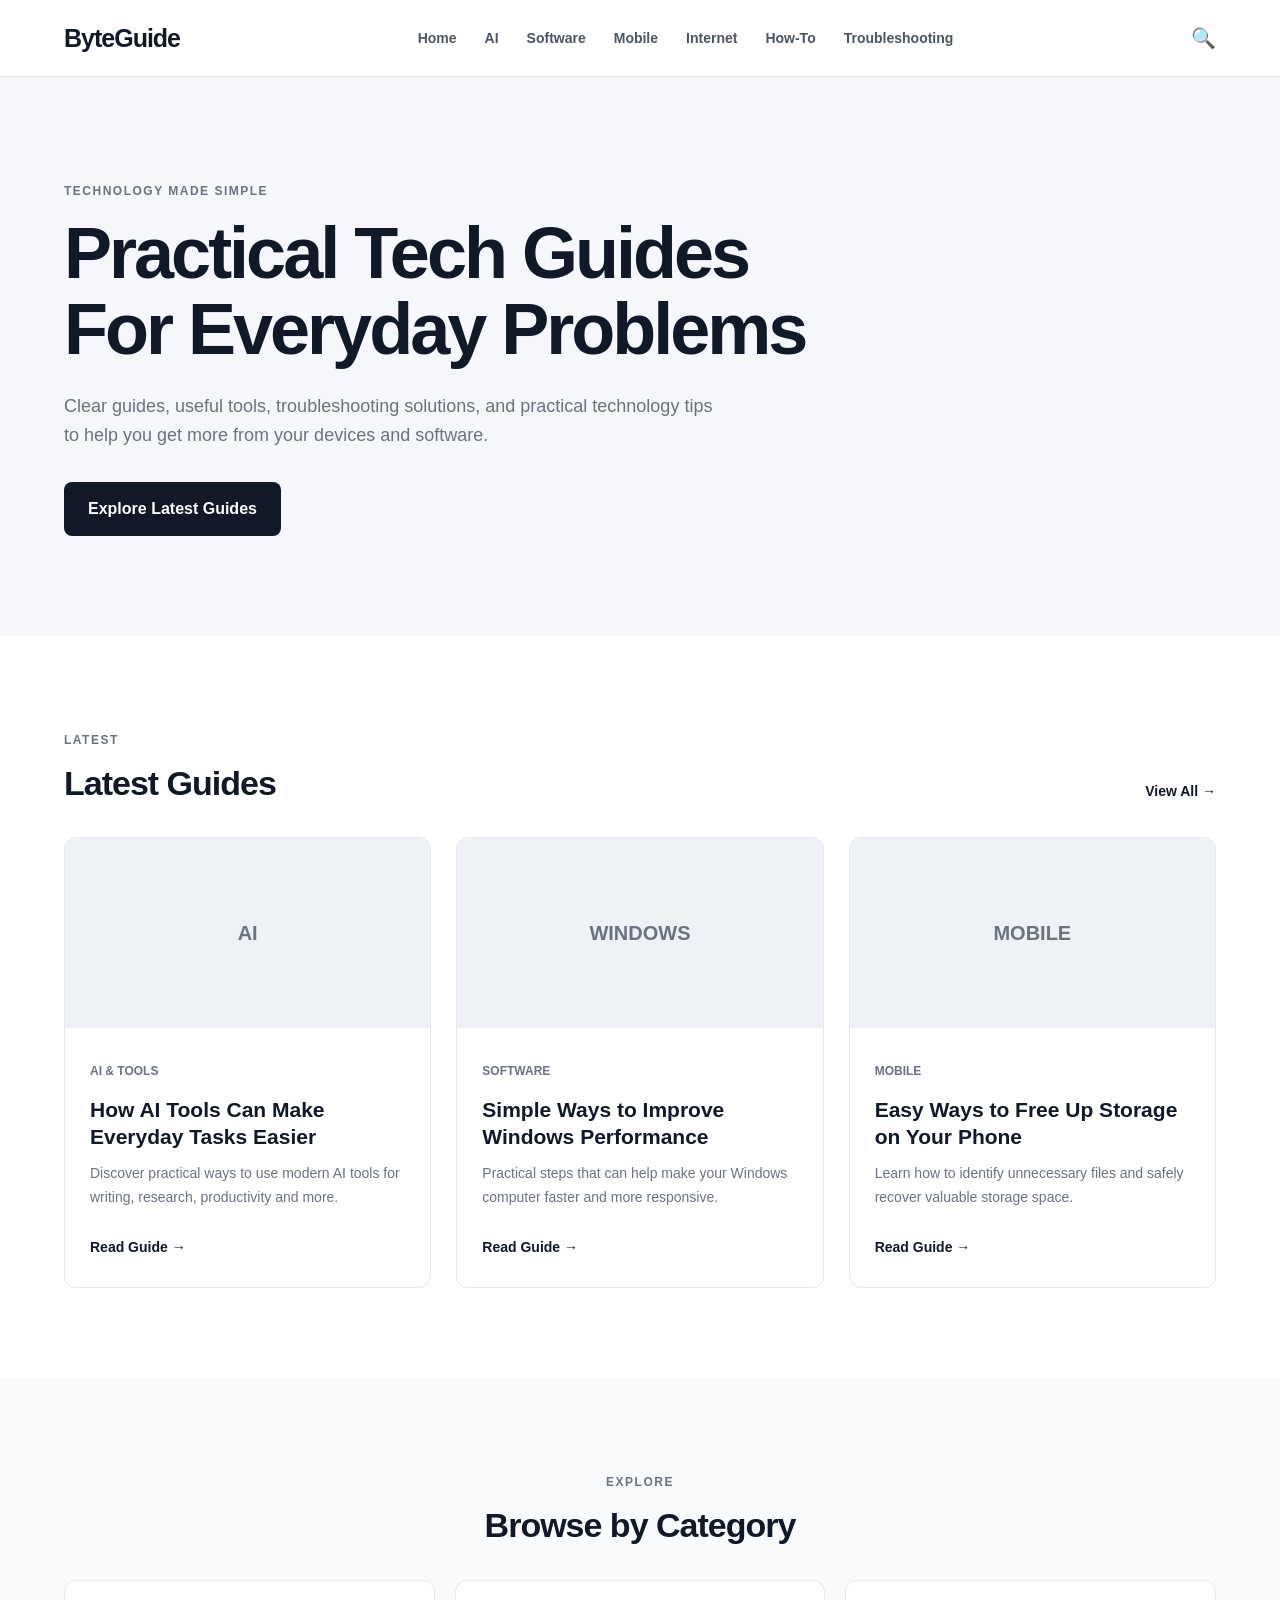
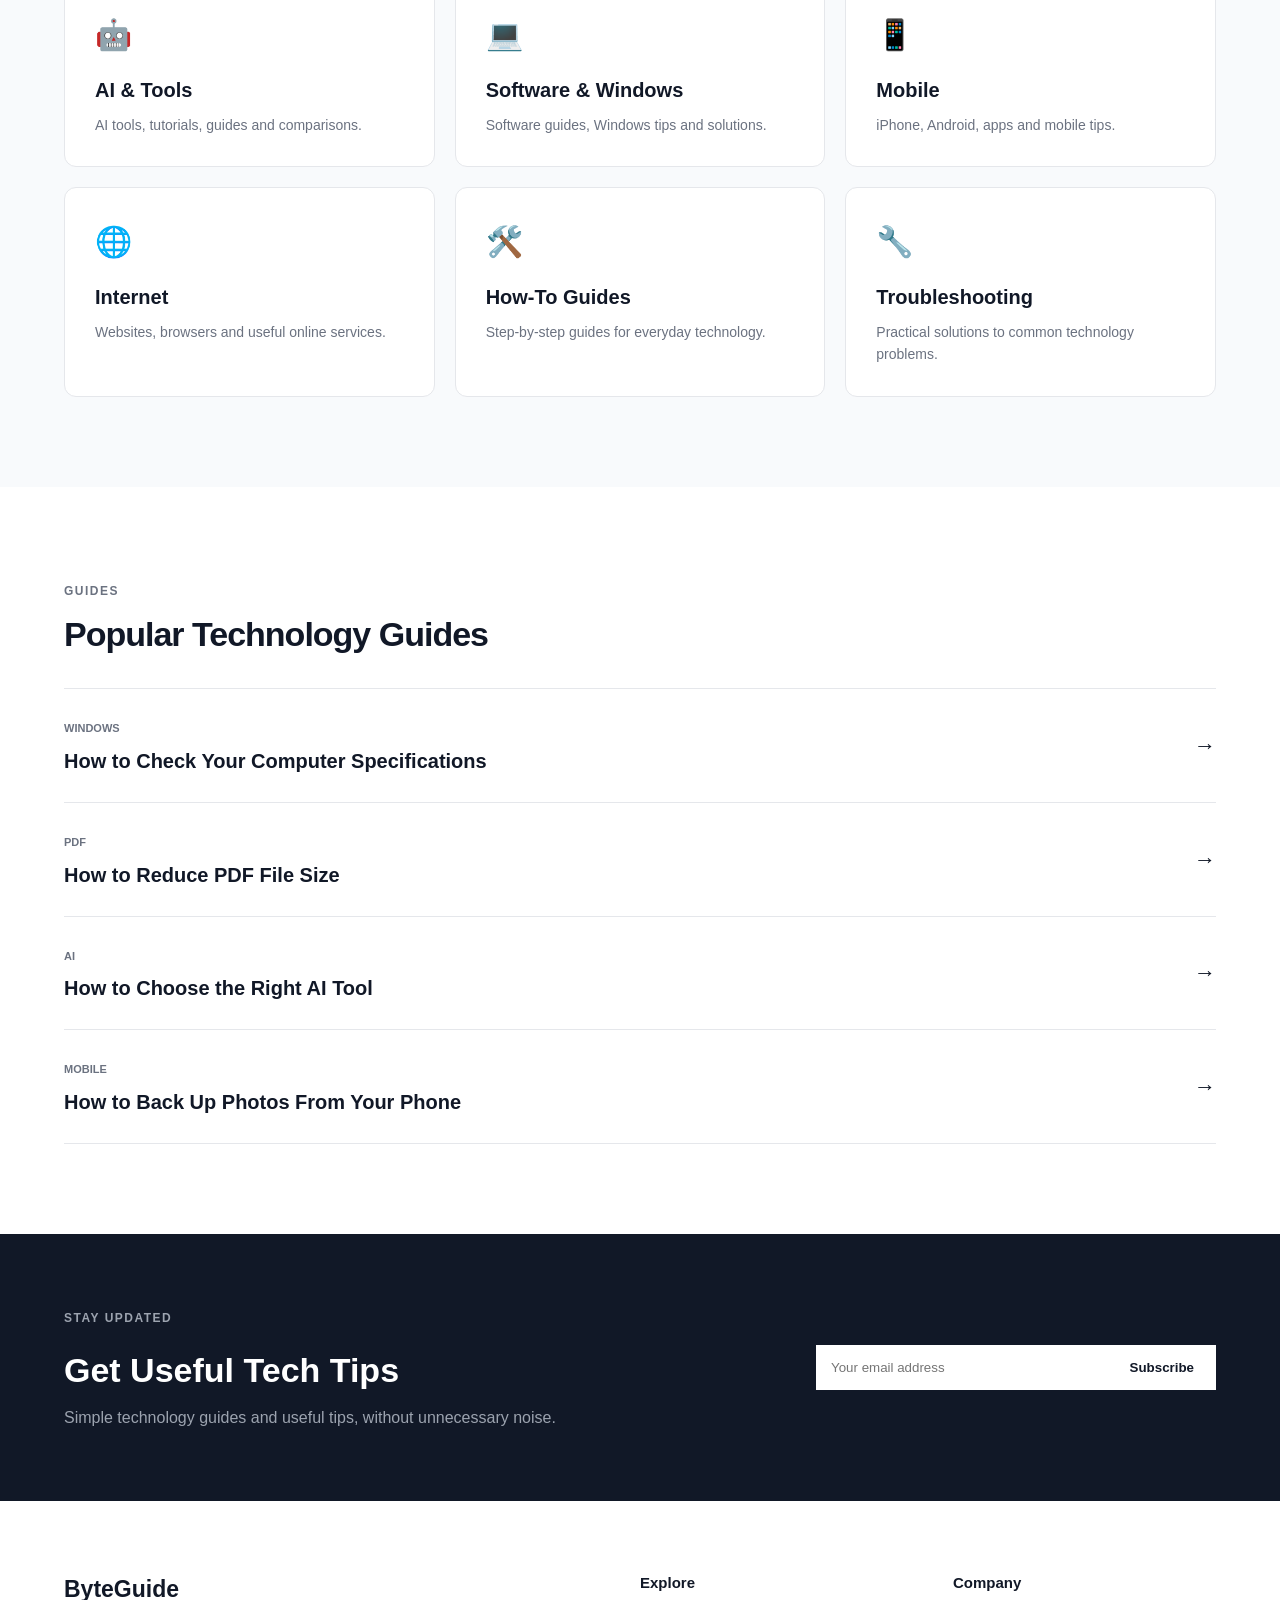
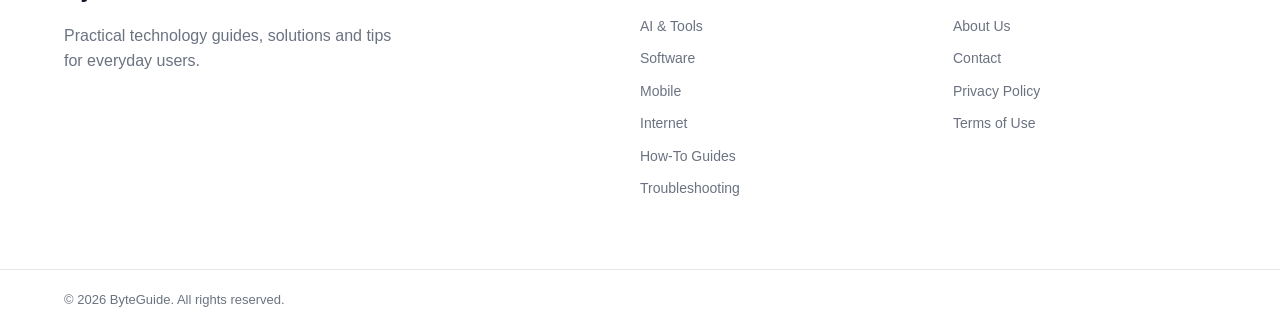
==== index.html @ 6dff1014 "Update index.html" ====
<!DOCTYPE html>
<html lang="en">
<head>
    <meta charset="UTF-8">

    <meta name="viewport" content="width=device-width, initial-scale=1.0">

    <meta name="description" 
        content="ByteGuide provides practical technology guides, AI tips, software solutions, mobile advice, internet help, and troubleshooting guides."
    >
    <meta name="robots" content="index, follow">

    <title>ByteGuide - Practical Technology Guides & Solutions</title>

    <link rel="canonical" href="https://brh0o0m1112.github.io/techno/">
    
    <link rel="stylesheet" href="style.css">
    
</head>

<body>

    <!-- ================= HEADER ================= -->

    <header class="site-header">

        <div class="container header-content">

            <a href="index.html" class="logo">
                ByteGuide
            </a>

            <nav class="main-nav">

                <a href="index.html">Home</a>
                <a href="ai.html">AI</a>
                <a href="software.html">Software</a>
                <a href="mobile.html">Mobile</a>
                <a href="internet.html">Internet</a>
                <a href="howto.html">How-To</a>
                <a href="troubleshooting.html">Troubleshooting</a>

            </nav>

            <button class="search-button" aria-label="Search">
                🔍
            </button>

            <div class="search-box">

                <input
                    type="search"
                    id="search-input"
                    placeholder="Search articles..."
                    aria-label="Search articles"
                >

                <div id="search-results"
                    class="search-results">
                </div>

            </div>

        </div>

    </header>


    <!-- ================= MAIN ================= -->

    <main>

        <!-- HERO -->

        <section class="hero">

            <div class="container hero-content">

                <div class="hero-text">

                    <span class="hero-label">
                        TECHNOLOGY MADE SIMPLE
                    </span>

                    <h1>
                        Practical Tech Guides
                        <span>For Everyday Problems</span>
                    </h1>

                    <p>
                        Clear guides, useful tools, troubleshooting solutions,
                        and practical technology tips to help you get more
                        from your devices and software.
                    </p>

                    <a href="#latest" class="hero-button">
                        Explore Latest Guides
                    </a>

                </div>

            </div>

        </section>


        <!-- LATEST ARTICLES -->

        <section class="section" id="latest">

            <div class="container">

                <div class="section-heading">

                    <div>
                        <span class="section-label">
                            LATEST
                        </span>

                        <h2>
                            Latest Guides
                        </h2>
                    </div>

                    <a href="#" class="view-all">
                        View All →
                    </a>

                </div>


                <div class="articles-grid">

                    <article class="article-card">

                        <div class="article-image">
                            AI
                        </div>

                        <div class="article-content">

                            <span class="category">
                                AI & Tools
                            </span>

                            <h3>
                                How AI Tools Can Make Everyday Tasks Easier
                            </h3>

                            <p>
                                Discover practical ways to use modern AI tools
                                for writing, research, productivity and more.
                            </p>

                            <a href="article.html?id=ai-everyday-tasks" class="read-more">
                                Read Guide →
                            </a>

                        </div>

                    </article>


                    <article class="article-card">

                        <div class="article-image">
                            WINDOWS
                        </div>

                        <div class="article-content">

                            <span class="category">
                                Software
                            </span>

                            <h3>
                                Simple Ways to Improve Windows Performance
                            </h3>

                            <p>
                                Practical steps that can help make your
                                Windows computer faster and more responsive.
                            </p>

                            <a href="article.html?id=windows-performance" class="read-more">
                                Read Guide →
                            </a>

                        </div>

                    </article>


                    <article class="article-card">

                        <div class="article-image">
                            MOBILE
                        </div>

                        <div class="article-content">

                            <span class="category">
                                Mobile
                            </span>

                            <h3>
                                Easy Ways to Free Up Storage on Your Phone
                            </h3>

                            <p>
                                Learn how to identify unnecessary files and
                                safely recover valuable storage space.
                            </p>

                            <a href="article.html?id=phone-storage" class="read-more">
                                Read Guide →
                            </a>

                        </div>

                    </article>

                </div>

            </div>

        </section>


        <!-- CATEGORIES -->

        <section class="section categories-section">

            <div class="container">

                <div class="section-heading centered">

                    <div>

                        <span class="section-label">
                            EXPLORE
                        </span>

                        <h2>
                            Browse by Category
                        </h2>

                    </div>

                </div>


                <div class="categories-grid">

                    <a href="ai.html" class="category-card">

                        <span class="category-icon">
                            🤖
                        </span>

                        <h3>AI & Tools</h3>

                        <p>
                            AI tools, tutorials, guides and comparisons.
                        </p>

                    </a>


                    <a href="software.html" class="category-card">

                        <span class="category-icon">
                            💻
                        </span>

                        <h3>Software & Windows</h3>

                        <p>
                            Software guides, Windows tips and solutions.
                        </p>

                    </a>


                    <a href="mobile.html" class="category-card">

                        <span class="category-icon">
                            📱
                        </span>

                        <h3>Mobile</h3>

                        <p>
                            iPhone, Android, apps and mobile tips.
                        </p>

                    </a>


                    <a href="internet.html" class="category-card">

                        <span class="category-icon">
                            🌐
                        </span>

                        <h3>Internet</h3>

                        <p>
                            Websites, browsers and useful online services.
                        </p>

                    </a>


                    <a href="howto.html" class="category-card">

                        <span class="category-icon">
                            🛠️
                        </span>

                        <h3>How-To Guides</h3>

                        <p>
                            Step-by-step guides for everyday technology.
                        </p>

                    </a>


                    <a href="troubleshooting.html" class="category-card">

                        <span class="category-icon">
                            🔧
                        </span>

                        <h3>Troubleshooting</h3>

                        <p>
                            Practical solutions to common technology problems.
                        </p>

                    </a>

                </div>

            </div>

        </section>


        <!-- FEATURED GUIDES -->

        <section class="section">

            <div class="container">

                <div class="section-heading">

                    <div>

                        <span class="section-label">
                            GUIDES
                        </span>

                        <h2>
                            Popular Technology Guides
                        </h2>

                    </div>

                </div>


                <div class="guide-list">

                    <a href="#" class="guide-item">

                        <div>
                            <span class="guide-category">
                                Windows
                            </span>

                            <h3>
                                How to Check Your Computer Specifications
                            </h3>
                        </div>

                        <span class="arrow">
                            →
                        </span>

                    </a>


                    <a href="#" class="guide-item">

                        <div>
                            <span class="guide-category">
                                PDF
                            </span>

                            <h3>
                                How to Reduce PDF File Size
                            </h3>
                        </div>

                        <span class="arrow">
                            →
                        </span>

                    </a>


                    <a href="#" class="guide-item">

                        <div>
                            <span class="guide-category">
                                AI
                            </span>

                            <h3>
                                How to Choose the Right AI Tool
                            </h3>
                        </div>

                        <span class="arrow">
                            →
                        </span>

                    </a>


                    <a href="#" class="guide-item">

                        <div>
                            <span class="guide-category">
                                Mobile
                            </span>

                            <h3>
                                How to Back Up Photos From Your Phone
                            </h3>
                        </div>

                        <span class="arrow">
                            →
                        </span>

                    </a>

                </div>

            </div>

        </section>


        <!-- NEWSLETTER -->

        <section class="newsletter">

            <div class="container newsletter-content">

                <div>

                    <span class="section-label">
                        STAY UPDATED
                    </span>

                    <h2>
                        Get Useful Tech Tips
                    </h2>

                    <p>
                        Simple technology guides and useful tips,
                        without unnecessary noise.
                    </p>

                </div>


                <form class="newsletter-form">

                    <input
                        type="email"
                        placeholder="Your email address"
                        required
                    >

                    <button type="submit">
                        Subscribe
                    </button>

                </form>

            </div>

        </section>

    </main>


    <!-- ================= FOOTER ================= -->

    <footer class="site-footer">

        <div class="container footer-grid">

            <div class="footer-about">

                <a href="index.html" class="footer-logo">
                    ByteGuide
                </a>

                <p>
                    Practical technology guides, solutions and tips
                    for everyday users.
                </p>

            </div>


            <div class="footer-column">

                <h3>
                    Explore
                </h3>

                <a href="ai.html">AI & Tools</a>
                <a href="software.html">Software</a>
                <a href="mobile.html">Mobile</a>
                <a href="internet.html">Internet</a>
                <a href="howto.html">How-To Guides</a>
                <a href="troubleshooting.html">Troubleshooting</a>

            </div>


            <div class="footer-column">

                <h3>
                    Company
                </h3>

                <a href="about.html">About Us</a>
                <a href="contact.html">Contact</a>
                <a href="privacy.html">Privacy Policy</a>
                <a href="terms.html">Terms of Use</a>

            </div>

        </div>


        <div class="footer-bottom">

            <div class="container">

                <p>
                    © 2026 ByteGuide. All rights reserved.
                </p>

            </div>

        </div>

    </footer>


    <script src="articles.js"></script>
    <script src="script.js"></script>

</body>
</html>
---- style.css ----
/* =========================
   RESET
========================= */

* {
    margin: 0;
    padding: 0;
    box-sizing: border-box;
}

html {
    scroll-behavior: smooth;
}

body {
    font-family: Arial, Helvetica, sans-serif;
    background: #ffffff;
    color: #111827;
    line-height: 1.6;
}

a {
    text-decoration: none;
    color: inherit;
}

button,
input {
    font-family: inherit;
}


/* =========================
   CONTAINER
========================= */

.container {
    width: 90%;
    max-width: 1180px;
    margin: 0 auto;
}


/* =========================
   HEADER
========================= */

.site-header {
    background: #ffffff;
    border-bottom: 1px solid #e5e7eb;
    position: sticky;
    top: 0;
    z-index: 1000;
}

.header-content {
    position: relative;
    min-height: 76px;
    display: flex;
    align-items: center;
    justify-content: space-between;
    gap: 30px;
}

.logo {
    font-size: 25px;
    font-weight: 800;
    letter-spacing: -1px;
}

.main-nav {
    display: flex;
    align-items: center;
    gap: 28px;
}

.main-nav a {
    font-size: 14px;
    font-weight: 600;
    color: #4b5563;

    transition: 0.2s;
}

.main-nav a:hover {
    color: #111827;
}

.search-button {
    border: none;
    background: transparent;
    font-size: 20px;
    cursor: pointer;
}


/* =========================
   HERO
========================= */

.hero {
    background: #f5f7fb;
    padding: 100px 0;
}

.hero-content {
    display: flex;
    align-items: center;
}

.hero-text {
    max-width: 760px;
}

.hero-label,
.section-label {
    display: inline-block;

    font-size: 12px;
    font-weight: 800;

    letter-spacing: 1.5px;

    color: #6b7280;

    margin-bottom: 15px;
}

.hero h1 {
    font-size: clamp(42px, 6vw, 72px);
    line-height: 1.05;
    letter-spacing: -3px;
    margin-bottom: 25px;
}

.hero h1 span {
    display: block;
}

.hero p {
    max-width: 650px;

    font-size: 18px;
    color: #6b7280;

    margin-bottom: 32px;
}

.hero-button {
    display: inline-block;

    background: #111827;
    color: #ffffff;

    padding: 14px 24px;

    border-radius: 8px;

    font-weight: 700;

    transition: 0.2s;
}

.hero-button:hover {
    transform: translateY(-2px);
}


/* =========================
   SECTIONS
========================= */

.section {
    padding: 90px 0;
}

.section-heading {
    display: flex;
    align-items: end;
    justify-content: space-between;

    margin-bottom: 35px;
}

.section-heading h2 {
    font-size: 34px;
    line-height: 1.1;
    letter-spacing: -1px;
}

.view-all {
    font-size: 14px;
    font-weight: 700;
}

.centered {
    justify-content: center;
    text-align: center;
}


/* =========================
   ARTICLES
========================= */

.articles-grid {
    display: grid;

    grid-template-columns: repeat(3, 1fr);

    gap: 25px;
}

.article-card {
    border: 1px solid #e5e7eb;
    border-radius: 12px;

    overflow: hidden;

    background: #ffffff;

    transition: 0.25s;
}

.article-card:hover {
    transform: translateY(-5px);
}

.article-image {
    height: 190px;

    background: #eef1f5;

    display: flex;
    align-items: center;
    justify-content: center;

    font-size: 20px;
    font-weight: 800;

    color: #6b7280;
}

.article-content {
    padding: 25px;
}

.category {
    font-size: 12px;
    font-weight: 800;

    text-transform: uppercase;

    color: #6b7280;
}

.article-content h3 {
    font-size: 21px;
    line-height: 1.3;

    margin: 10px 0;
}

.article-content p {
    color: #6b7280;
    font-size: 14px;

    margin-bottom: 20px;
}

.read-more {
    font-size: 14px;
    font-weight: 800;
}


/* =========================
   CATEGORIES
========================= */

.categories-section {
    background: #f8fafc;
}

.categories-grid {
    display: grid;

    grid-template-columns: repeat(3, 1fr);

    gap: 20px;
}

.category-card {
    padding: 30px;

    background: #ffffff;

    border: 1px solid #e5e7eb;

    border-radius: 12px;

    transition: 0.25s;
}

.category-card:hover {
    transform: translateY(-4px);
}

.category-icon {
    display: block;

    font-size: 30px;

    margin-bottom: 15px;
}

.category-card h3 {
    font-size: 20px;

    margin-bottom: 8px;
}

.category-card p {
    color: #6b7280;

    font-size: 14px;
}


/* =========================
   GUIDE LIST
========================= */

.guide-list {
    border-top: 1px solid #e5e7eb;
}

.guide-item {
    display: flex;

    justify-content: space-between;
    align-items: center;

    gap: 20px;

    padding: 25px 0;

    border-bottom: 1px solid #e5e7eb;

    transition: 0.2s;
}

.guide-item:hover {
    padding-left: 8px;
}

.guide-category {
    font-size: 11px;
    font-weight: 800;

    text-transform: uppercase;

    color: #6b7280;
}

.guide-item h3 {
    font-size: 20px;
    margin-top: 5px;
}

.arrow {
    font-size: 22px;
}


/* =========================
   NEWSLETTER
========================= */

.newsletter {
    background: #111827;
    color: #ffffff;

    padding: 70px 0;
}

.newsletter-content {
    display: flex;

    justify-content: space-between;
    align-items: center;

    gap: 40px;
}

.newsletter .section-label {
    color: #9ca3af;
}

.newsletter h2 {
    font-size: 34px;
    margin-bottom: 8px;
}

.newsletter p {
    color: #9ca3af;
}

.newsletter-form {
    display: flex;

    min-width: 400px;
}

.newsletter-form input {
    width: 100%;

    padding: 15px;

    border: none;

    outline: none;
}

.newsletter-form button {
    border: none;

    background: #ffffff;
    color: #111827;

    padding: 0 22px;

    font-weight: 800;

    cursor: pointer;
}


/* =========================
   FOOTER
========================= */

.site-footer {
    background: #ffffff;
}

.footer-grid {
    display: grid;

    grid-template-columns: 2fr 1fr 1fr;

    gap: 50px;

    padding: 70px 0;
}

.footer-logo {
    font-size: 23px;
    font-weight: 800;
}

.footer-about p {
    max-width: 350px;

    color: #6b7280;

    margin-top: 15px;
}

.footer-column {
    display: flex;
    flex-direction: column;

    gap: 10px;
}

.footer-column h3 {
    font-size: 15px;

    margin-bottom: 10px;
}

.footer-column a {
    font-size: 14px;

    color: #6b7280;
}

.footer-column a:hover {
    color: #111827;
}

.footer-bottom {
    border-top: 1px solid #e5e7eb;

    padding: 20px 0;
}

.footer-bottom p {
    color: #6b7280;

    font-size: 13px;
}


/* =========================
   MOBILE
========================= */

@media (max-width: 900px) {

    .main-nav {
        display: none;
    }

    .articles-grid {
        grid-template-columns: 1fr 1fr;
    }

    .categories-grid {
        grid-template-columns: 1fr 1fr;
    }

    .newsletter-content {
        flex-direction: column;
        align-items: flex-start;
    }

    .newsletter-form {
        width: 100%;
        min-width: 0;
    }

    .footer-grid {
        grid-template-columns: 1fr 1fr;
    }

}


@media (max-width: 600px) {

    .container {
        width: 92%;
    }

    .hero {
        padding: 70px 0;
    }

    .hero h1 {
        font-size: 44px;
        letter-spacing: -2px;
    }

    .hero p {
        font-size: 16px;
    }

    .section {
        padding: 65px 0;
    }

    .section-heading {
        align-items: flex-start;
        gap: 20px;
    }

    .section-heading h2 {
        font-size: 28px;
    }

    .articles-grid {
        grid-template-columns: 1fr;
    }

    .categories-grid {
        grid-template-columns: 1fr;
    }

    .newsletter-form {
        flex-direction: column;
        gap: 10px;
    }

    .newsletter-form input,
    .newsletter-form button {
        min-height: 50px;
    }

    .footer-grid {
        grid-template-columns: 1fr;
        gap: 35px;
    }

}

/* =========================
   ARTICLE PAGE
========================= */

.article-page {
    padding: 55px 0 90px;
}

.article-container {
    max-width: 1100px;
}


/* Breadcrumb */

.breadcrumb {
    display: flex;
    flex-wrap: wrap;
    gap: 8px;

    font-size: 13px;

    color: #6b7280;

    margin-bottom: 35px;
}

.breadcrumb a:hover {
    color: #111827;
}


/* Article Header */

.article-header {
    max-width: 850px;

    margin-bottom: 40px;
}

.article-category {
    font-size: 12px;

    font-weight: 800;

    letter-spacing: 1.5px;

    color: #6b7280;
}

.article-header h1 {
    font-size: clamp(38px, 5vw, 60px);

    line-height: 1.08;

    letter-spacing: -2px;

    margin: 15px 0 25px;
}

.article-intro {
    font-size: 19px;

    line-height: 1.7;

    color: #6b7280;

    max-width: 780px;
}

.article-meta {
    display: flex;

    flex-wrap: wrap;

    gap: 20px;

    margin-top: 25px;

    font-size: 13px;

    color: #6b7280;
}


/* Featured Image */

.article-featured-image {
    height: 360px;

    background: #eef1f5;

    border-radius: 14px;

    display: flex;

    align-items: center;

    justify-content: center;

    font-size: 28px;

    font-weight: 800;

    color: #6b7280;

    margin-bottom: 55px;
}


/* Article Layout */

.article-layout {
    display: grid;

    grid-template-columns: minmax(0, 1fr) 280px;

    gap: 60px;

    align-items: start;
}


/* Main Article */

.article-content-main {
    font-size: 17px;

    line-height: 1.85;
}

.article-content-main p {
    margin-bottom: 25px;
}

.article-content-main h2 {
    font-size: 30px;

    line-height: 1.25;

    margin: 50px 0 20px;
}

.article-content-main strong {
    font-weight: 700;
}


/* Info Box */

.info-box {
    background: #f5f7fb;

    border-left: 4px solid #111827;

    padding: 20px 25px;

    margin: 30px 0;
}

.info-box strong {
    display: block;

    margin-bottom: 5px;
}

.info-box p {
    margin-bottom: 0;
}


/* Sidebar */

.article-sidebar {
    position: sticky;

    top: 110px;
}

.sidebar-box {
    border: 1px solid #e5e7eb;

    border-radius: 10px;

    padding: 25px;

    margin-bottom: 25px;
}

.sidebar-box h3 {
    font-size: 16px;

    margin-bottom: 15px;
}

.sidebar-box a {
    display: block;

    font-size: 14px;

    color: #6b7280;

    padding: 8px 0;
}

.sidebar-box a:hover {
    color: #111827;
}


/* Ad Placeholder */

.ad-placeholder {
    min-height: 250px;

    background: #f8fafc;

    border: 1px dashed #d1d5db;

    display: flex;

    align-items: center;

    justify-content: center;

    color: #9ca3af;

    font-size: 12px;
}


/* Related Articles */

.related-section {
    margin-top: 70px;

    padding-top: 40px;

    border-top: 1px solid #e5e7eb;
}

.related-section h2 {
    margin-top: 0;
}

.related-grid {
    display: grid;

    grid-template-columns: 1fr 1fr;

    gap: 20px;
}

.related-card {
    border: 1px solid #e5e7eb;

    border-radius: 10px;

    padding: 22px;

    transition: 0.2s;
}

.related-card:hover {
    transform: translateY(-3px);
}

.related-card span {
    font-size: 11px;

    font-weight: 800;

    text-transform: uppercase;

    color: #6b7280;
}

.related-card h3 {
    font-size: 17px;

    line-height: 1.4;

    margin-top: 8px;
}


/* Article Mobile */

@media (max-width: 800px) {

    .article-layout {
        grid-template-columns: 1fr;

        gap: 40px;
    }

    .article-sidebar {
        position: static;
    }

    .article-featured-image {
        height: 250px;
    }

}


@media (max-width: 600px) {

    .article-page {
        padding-top: 35px;
    }

    .article-header h1 {
        font-size: 38px;

        letter-spacing: -1.5px;
    }

    .article-intro {
        font-size: 17px;
    }

    .article-meta {
        flex-direction: column;

        gap: 5px;
    }

    .article-content-main {
        font-size: 16px;
    }

    .article-content-main h2 {
        font-size: 26px;
    }

    .related-grid {
        grid-template-columns: 1fr;
    }

}


.page-hero {
    padding: 100px 0 70px;
    border-bottom: 1px solid #eeeeee;
}

.page-hero h1 {
    max-width: 800px;
    margin-top: 15px;
    margin-bottom: 20px;
    font-size: 52px;
    line-height: 1.1;
}

.page-hero p {
    max-width: 700px;
    font-size: 19px;
    line-height: 1.7;
    color: #666666;
}

.about-content {
    max-width: 850px;
}

.about-section {
    margin-bottom: 70px;
}

.about-section h2 {
    margin-top: 12px;
    margin-bottom: 20px;
    font-size: 32px;
}

.about-section p {
    margin-bottom: 18px;
    font-size: 17px;
    line-height: 1.8;
    color: #555555;
}

.about-list {
    margin-top: 25px;
    padding-left: 25px;
}

.about-list li {
    margin-bottom: 14px;
    font-size: 17px;
    line-height: 1.6;
}

@media (max-width: 600px) {

    .page-hero {
        padding: 70px 0 50px;
    }

    .page-hero h1 {
        font-size: 38px;
    }

    .page-hero p {
        font-size: 17px;
    }

    .about-section {
        margin-bottom: 50px;
    }

    .about-section h2 {
        font-size: 27px;
    }

}

.contact-layout {
    display: grid;
    grid-template-columns: 1fr 1fr;
    gap: 70px;
    align-items: start;
}

.contact-info h2 {
    margin-top: 12px;
    margin-bottom: 20px;
    font-size: 34px;
}

.contact-info > p {
    font-size: 17px;
    line-height: 1.8;
    color: #555555;
    margin-bottom: 40px;
}

.contact-item {
    margin-bottom: 30px;
}

.contact-item h3 {
    margin-bottom: 8px;
    font-size: 19px;
}

.contact-item p {
    color: #666666;
    line-height: 1.6;
}

.contact-form-wrapper {
    padding: 35px;
    border: 1px solid #eeeeee;
    border-radius: 16px;
}

.contact-form {
    display: flex;
    flex-direction: column;
    gap: 20px;
}

.form-group {
    display: flex;
    flex-direction: column;
    gap: 8px;
}

.form-group label {
    font-weight: 600;
}

.form-group input,
.form-group textarea {
    width: 100%;
    padding: 14px 16px;
    border: 1px solid #dddddd;
    border-radius: 8px;
    font-family: inherit;
    font-size: 15px;
    outline: none;
}

.form-group textarea {
    resize: vertical;
}

.form-group input:focus,
.form-group textarea:focus {
    border-color: #999999;
}

@media (max-width: 800px) {

    .contact-layout {
        grid-template-columns: 1fr;
        gap: 45px;
    }

}

@media (max-width: 600px) {

    .contact-form-wrapper {
        padding: 25px;
    }

}


.legal-content {
    max-width: 850px;
}

.last-updated {
    margin-bottom: 45px;
    color: #777777;
    font-size: 14px;
}

.legal-section {
    margin-bottom: 50px;
}

.legal-section h2 {
    margin-bottom: 18px;
    font-size: 28px;
}

.legal-section p {
    margin-bottom: 16px;
    font-size: 17px;
    line-height: 1.8;
    color: #555555;
}

.legal-section a {
    color: inherit;
    font-weight: 600;
}

@media (max-width: 600px) {

    .legal-section h2 {
        font-size: 24px;
    }

    .legal-section p {
        font-size: 16px;
    }

}

/* ================= ARTICLE PAGE ================= */

.article-page {
    padding: 80px 0;
}


.article-container {
    max-width: 850px;
}


.back-link {
    display: inline-block;
    margin-bottom: 35px;
    text-decoration: none;
    font-size: 15px;
}


.article-page h1 {
    font-size: 48px;
    line-height: 1.2;
    max-width: 800px;
    margin: 20px 0;
}


.article-date {
    margin-bottom: 25px;
    font-size: 14px;
}


.article-description {
    font-size: 20px;
    line-height: 1.7;
    margin-bottom: 50px;
}


.article-content {
    font-size: 18px;
    line-height: 1.8;
}


.article-content h2 {
    font-size: 30px;
    margin-top: 45px;
    margin-bottom: 15px;
}


.article-content p {
    margin-bottom: 25px;
}


/* ================= ARTICLE PAGE MOBILE ================= */

@media (max-width: 700px) {

    .article-page {
        padding: 50px 0;
    }


    .article-page h1 {
        font-size: 34px;
    }


    .article-description {
        font-size: 18px;
    }


    .article-content {
        font-size: 17px;
    }


    .article-content h2 {
        font-size: 26px;
    }

}

/* ================= 404 PAGE ================= */

.error-page {
    padding: 120px 0;
    text-align: center;
}

.error-content {
    max-width: 700px;
    margin: 0 auto;
}

.error-number {
    display: block;
    font-size: 100px;
    font-weight: 700;
    line-height: 1;
    margin-bottom: 20px;
}

.error-content h1 {
    font-size: 42px;
    margin-bottom: 15px;
}

.error-content p {
    font-size: 18px;
    line-height: 1.7;
    margin-bottom: 30px;
}

.primary-button {
    display: inline-block;
    padding: 14px 28px;
    text-decoration: none;
    border-radius: 8px;
    font-weight: 600;
}


/* =========================
   RELATED ARTICLES
   ========================= */

.related-articles {
    padding: 70px 0;
    margin-top: 60px;
    border-top: 1px solid #eee;
}

.related-articles .container {
    width: 90%;
    max-width: 1200px;
    margin: 0 auto;
    padding: 0 20px;
}

.related-articles h2 {
    margin-bottom: 30px;
    font-size: 30px;
}

.related-articles .articles-grid {
    width: 100%;
}

.related-articles .article-card {
    padding: 25px;
    box-sizing: border-box;
}

.article-card-category {
    display: block;
    margin-bottom: 12px;
    font-size: 14px;
    font-weight: 600;
}

.article-card h3 {
    margin-bottom: 12px;
}

.article-card p {
    line-height: 1.7;
    margin-bottom: 20px;
}

.article-card a {
    text-decoration: none;
    font-weight: 600;
}

/* =========================
   ARTICLE META
   ========================= */

.article-meta {
    margin-top: 8px;
    margin-bottom: 25px;
    font-size: 14px;
    opacity: 0.7;
}

/* =========================
   SEARCH
   ========================= */

.search-box {
    position: absolute;
    top: 70px;
    right: 20px;
    width: 350px;
    background: #fff;
    padding: 15px;
    border: 1px solid #eee;
    border-radius: 10px;
    box-shadow: 0 10px 30px rgba(0, 0, 0, 0.08);
    display: none;
    z-index: 1000;
}

.search-box.active {
    display: block;
}

.search-box input {
    width: 100%;
    padding: 12px 14px;
    border: 1px solid #ddd;
    border-radius: 7px;
    box-sizing: border-box;
    font-size: 15px;
    outline: none;
}

.search-results {
    margin-top: 10px;
}

.search-result {
    display: block;
    padding: 12px;
    text-decoration: none;
    border-bottom: 1px solid #eee;
}

.search-result:last-child {
    border-bottom: none;
}

.search-result strong {
    display: block;
    margin-bottom: 5px;
}

.search-result span {
    font-size: 13px;
    opacity: 0.65;
}


@media (max-width: 600px) {

    .search-box {
        left: 15px;
        right: 15px;
        width: auto;
    }

}
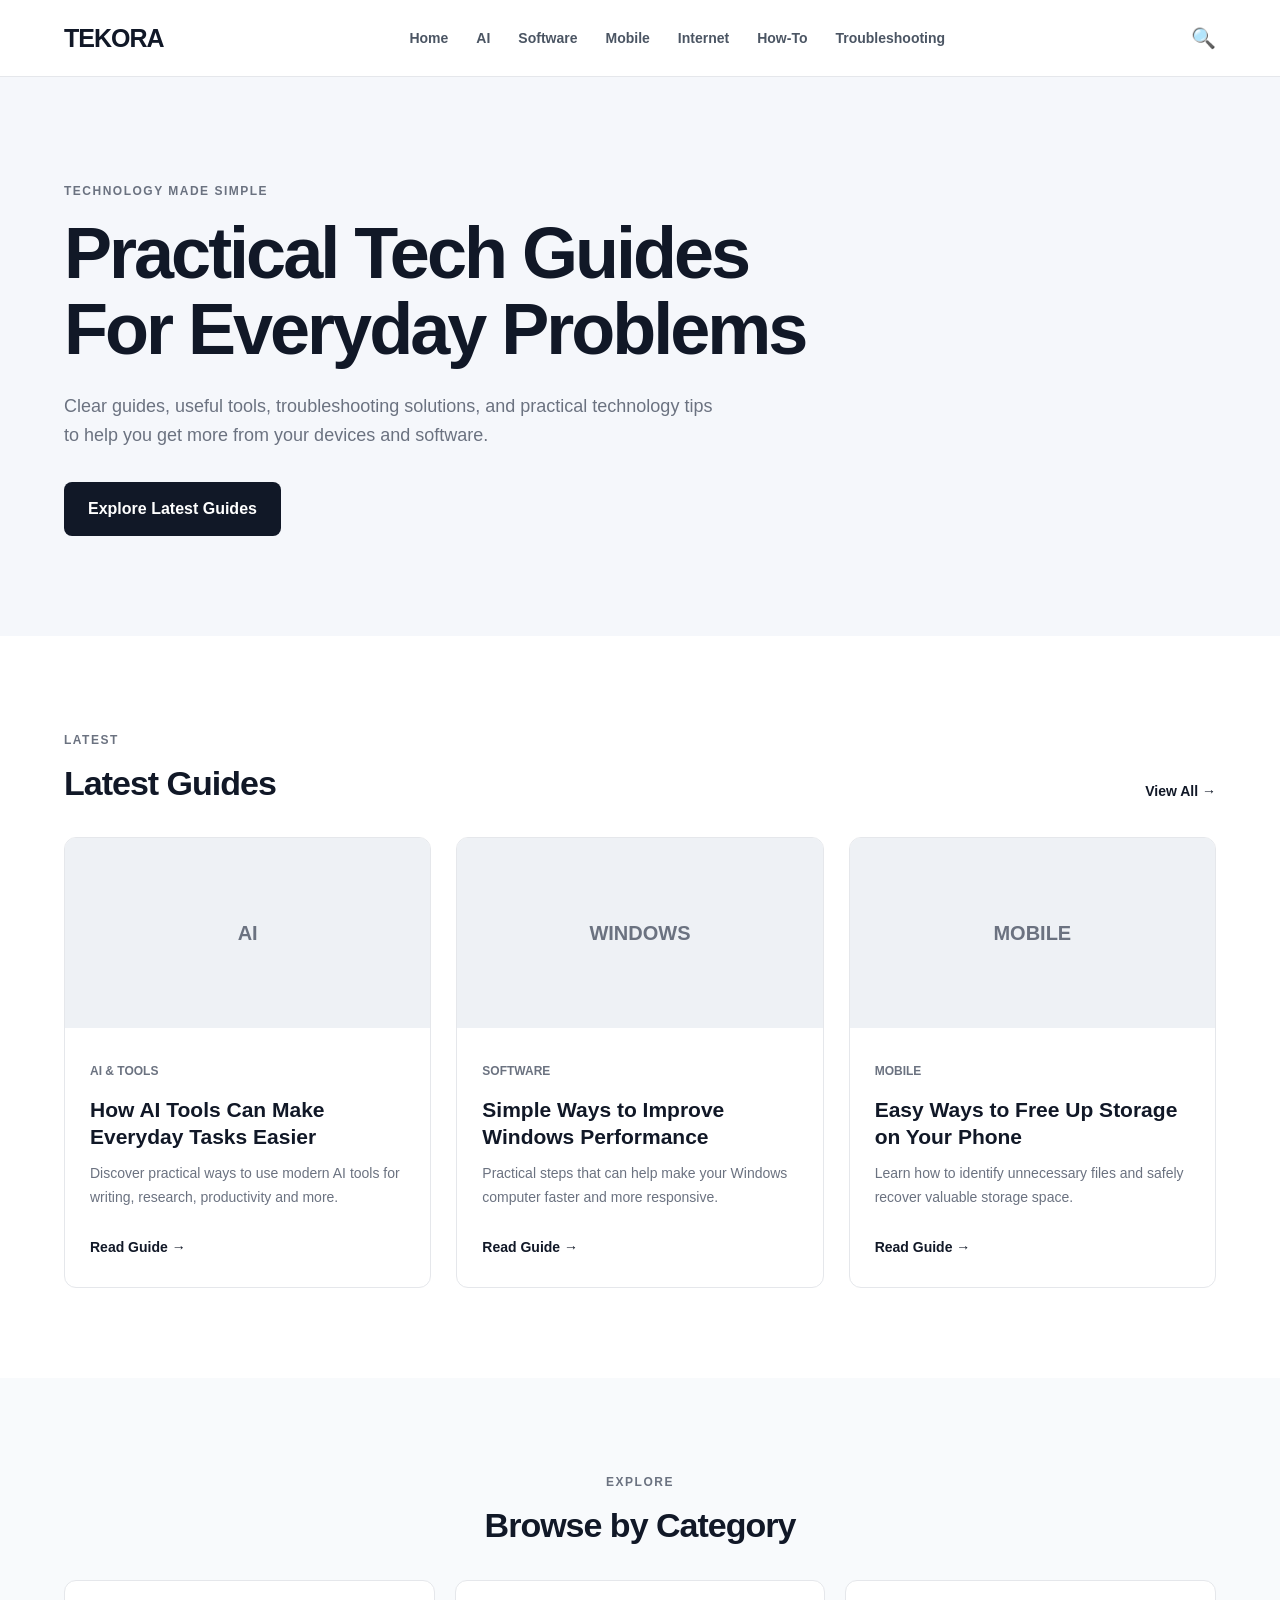
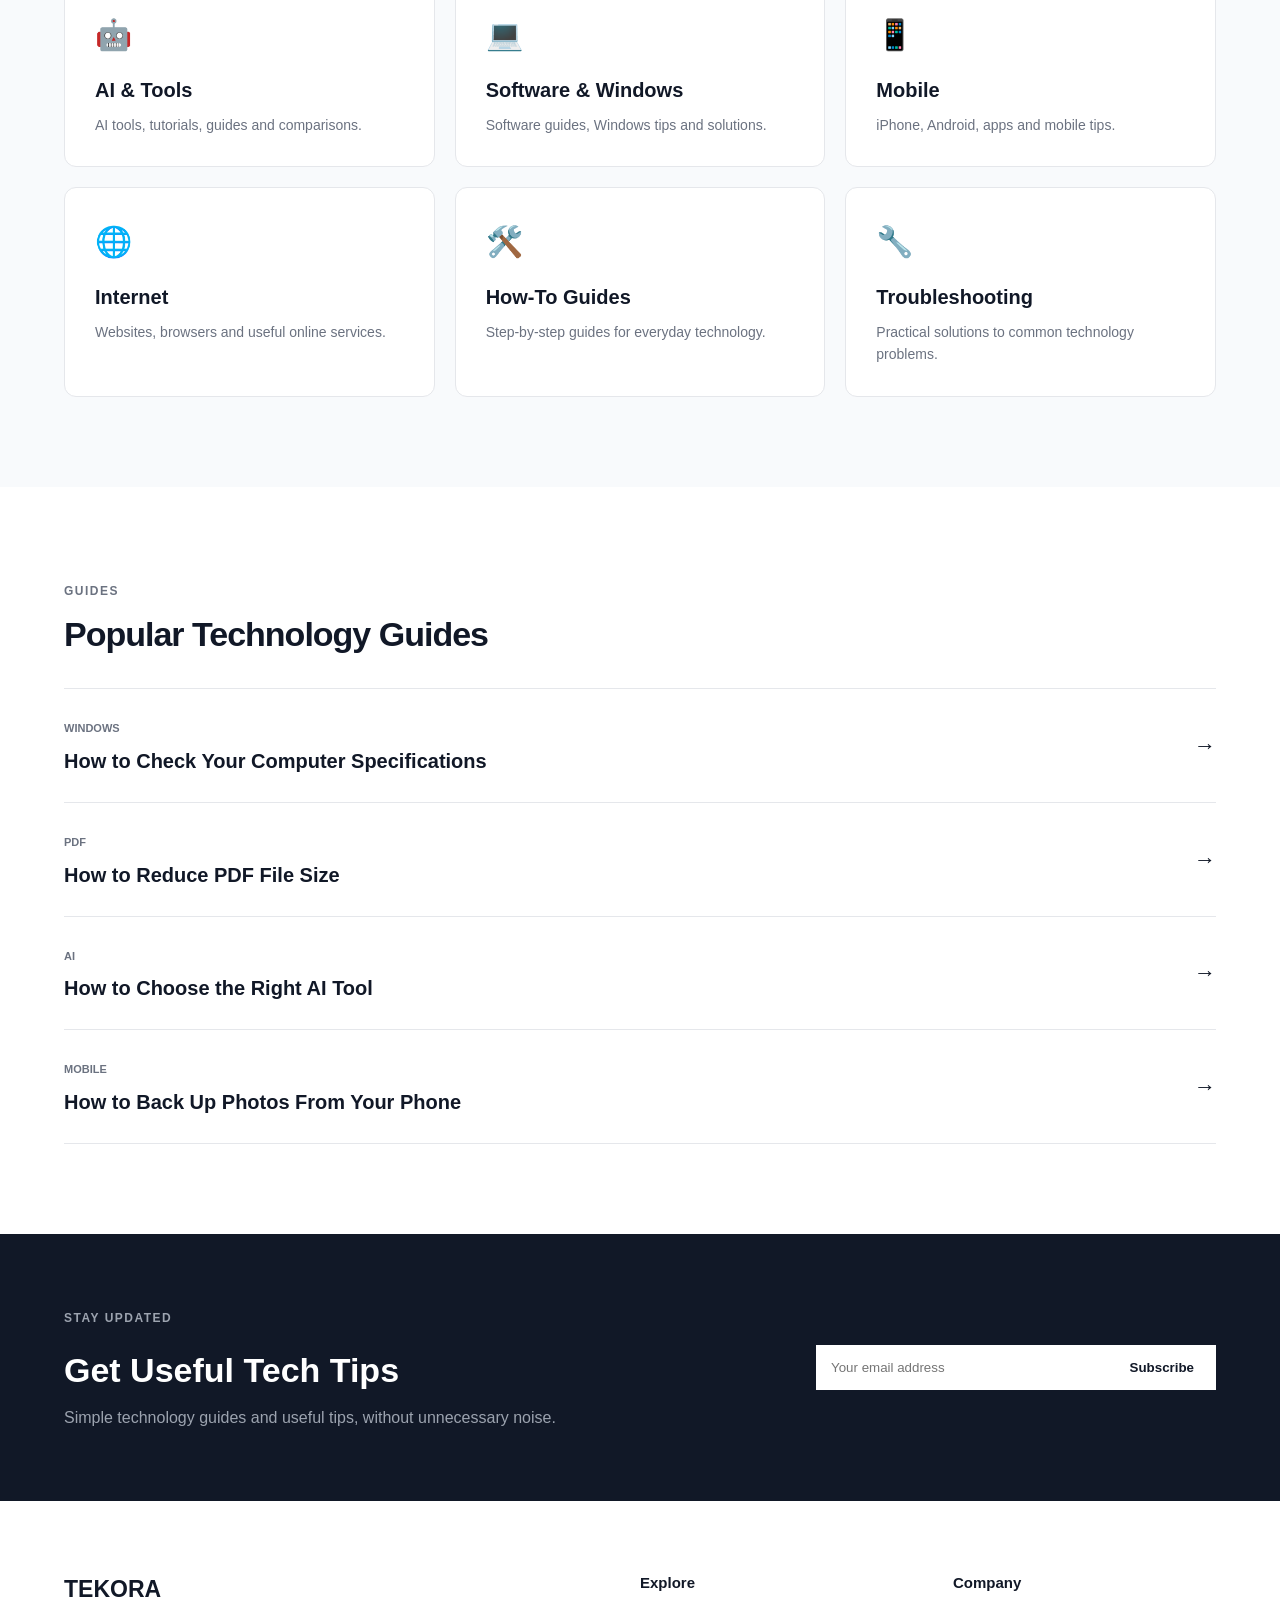
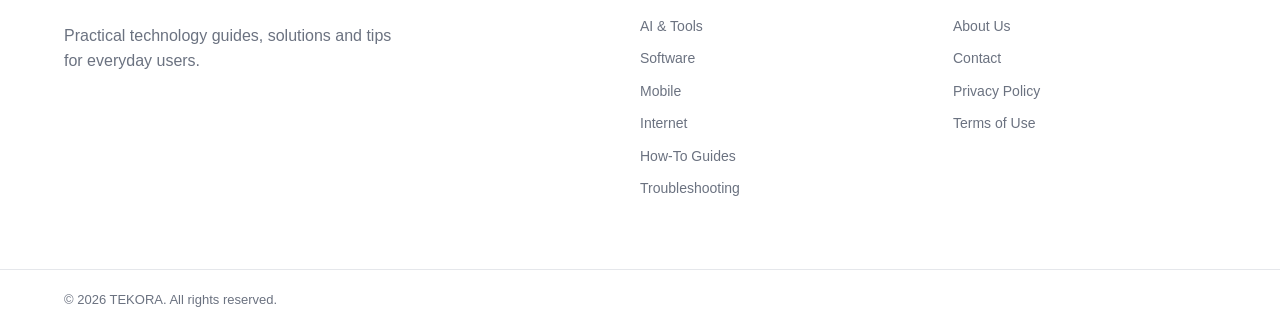
==== commit 0674c7f5: "Update site to TEKORA" ====
--- a/index.html
+++ b/index.html
@@ -6,16 +6,13 @@
     <meta name="viewport" content="width=device-width, initial-scale=1.0">
 
     <meta name="description" 
-        content="ByteGuide provides practical technology guides, AI tips, software solutions, mobile advice, internet help, and troubleshooting guides."
+        content="TEKORA provides practical technology guides, AI tips, software solutions, mobile advice, internet help, and troubleshooting guides."
     >
     <meta name="robots" content="index, follow">
 
-    <title>ByteGuide - Practical Technology Guides & Solutions</title>
-
-    <link rel="canonical" href="https://brh0o0m1112.github.io/techno/">
-    
+    <title>TEKORA - Practical Technology Guides & Solutions</title>
+
     <link rel="stylesheet" href="style.css">
-    
 </head>
 
 <body>
@@ -27,7 +24,7 @@
         <div class="container header-content">
 
             <a href="index.html" class="logo">
-                ByteGuide
+                TEKORA
             </a>
 
             <nav class="main-nav">
@@ -509,7 +506,7 @@
             <div class="footer-about">
 
                 <a href="index.html" class="footer-logo">
-                    ByteGuide
+                    TEKORA
                 </a>
 
                 <p>
@@ -557,7 +554,7 @@
             <div class="container">
 
                 <p>
-                    © 2026 ByteGuide. All rights reserved.
+                    © 2026 TEKORA. All rights reserved.
                 </p>
 
             </div>
@@ -571,4 +568,4 @@
     <script src="script.js"></script>
 
 </body>
-</html>
+</html>
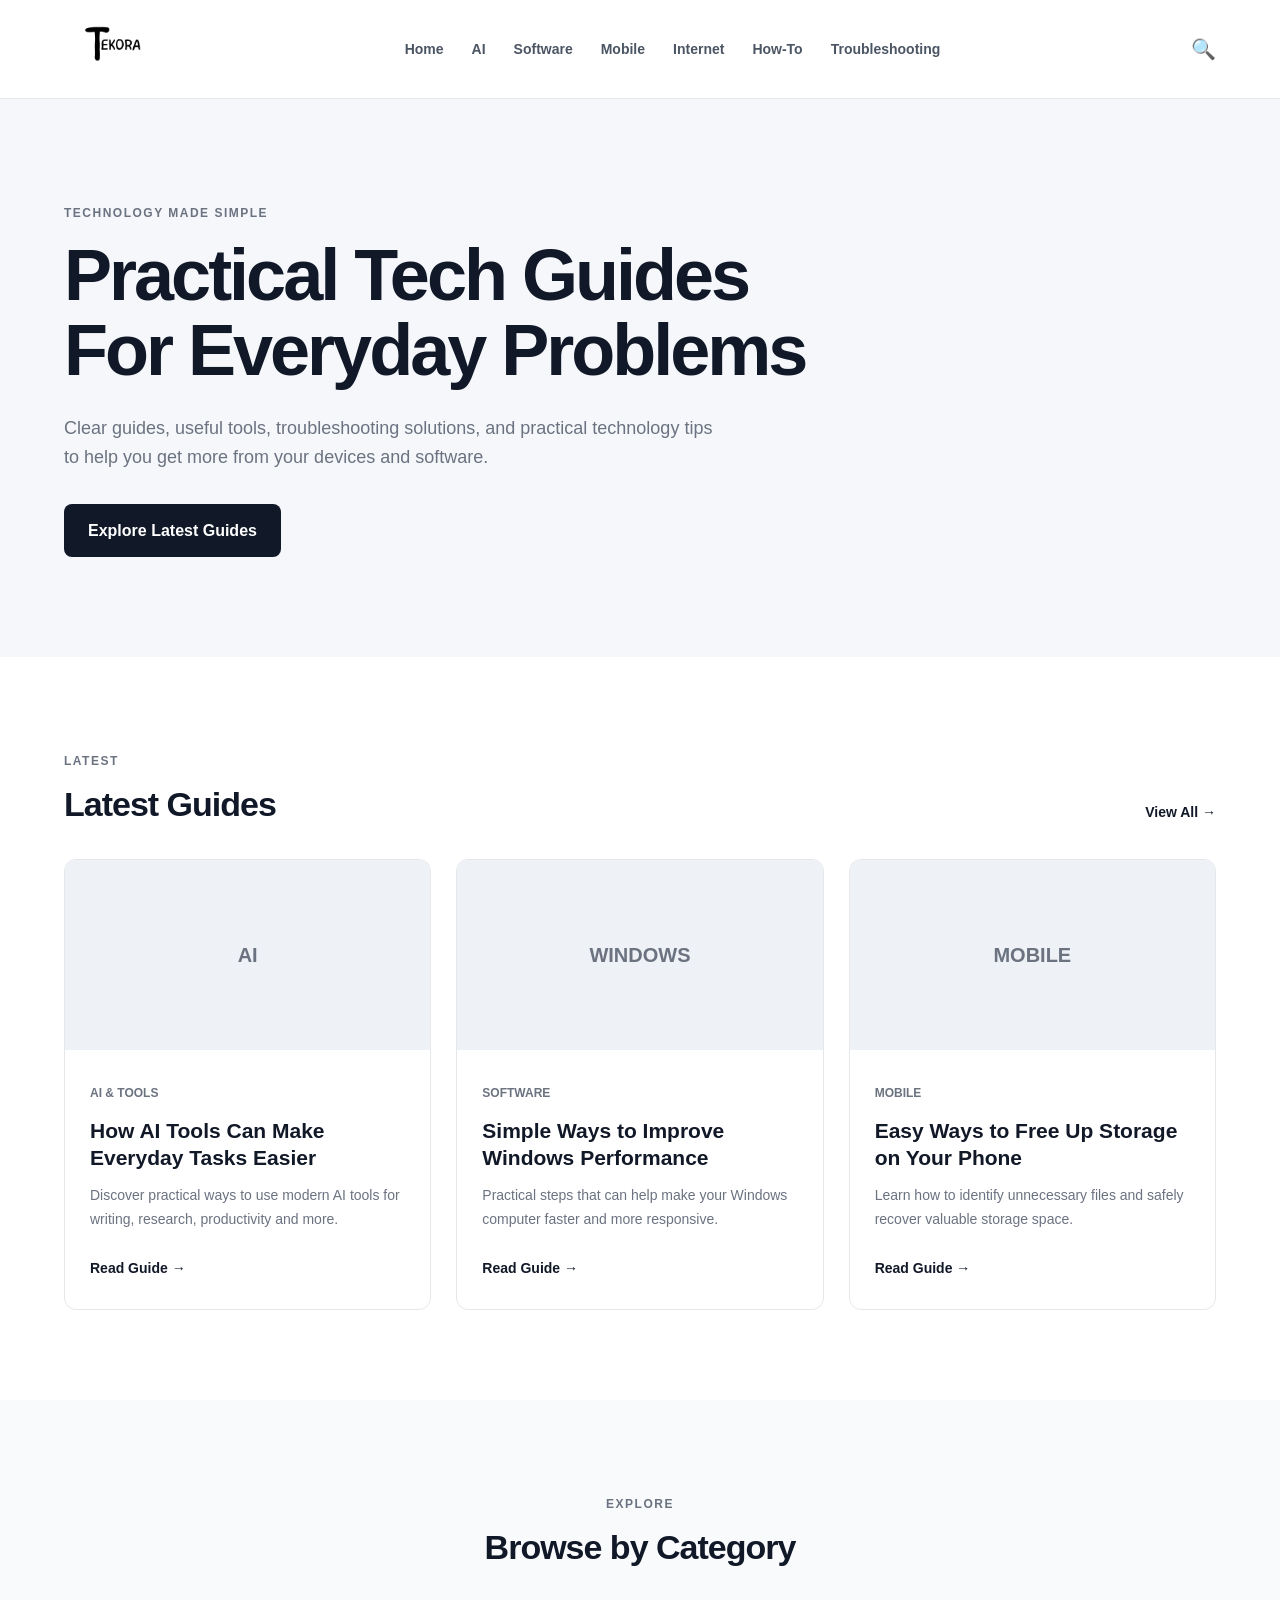
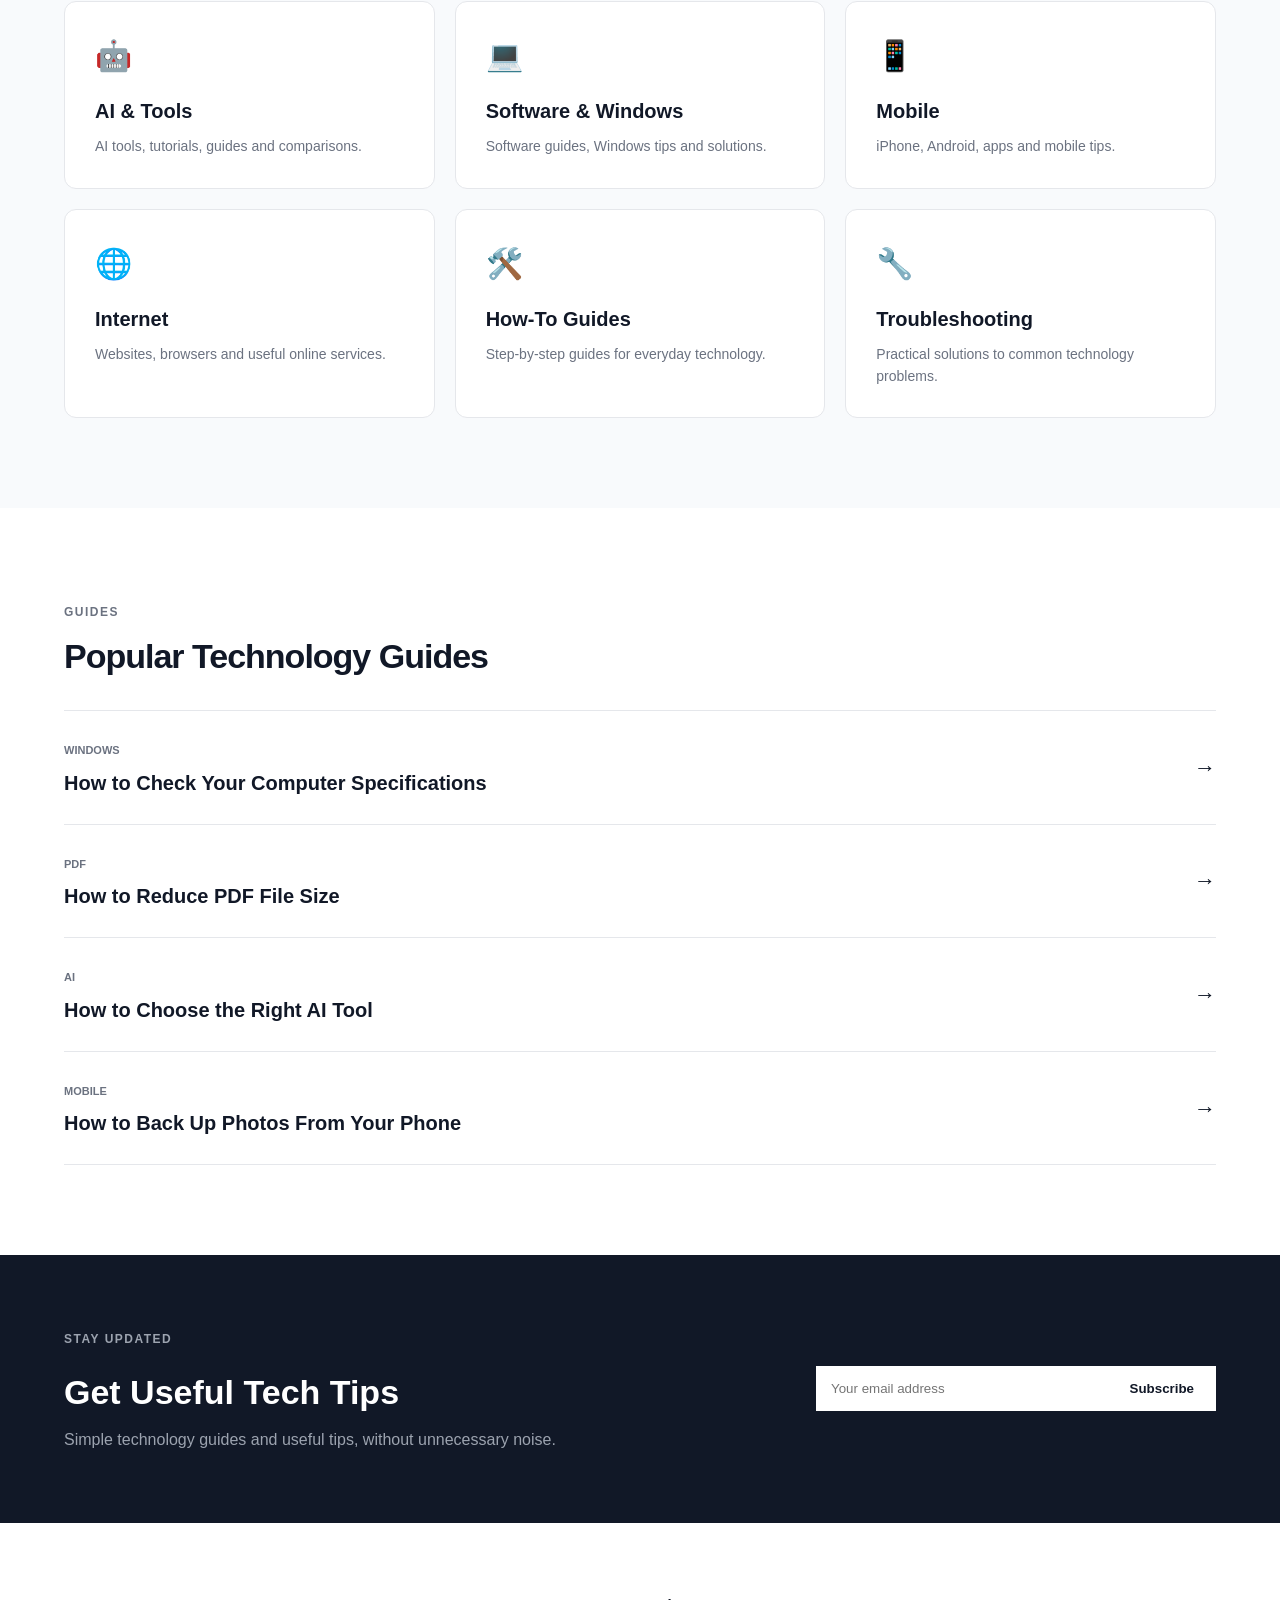
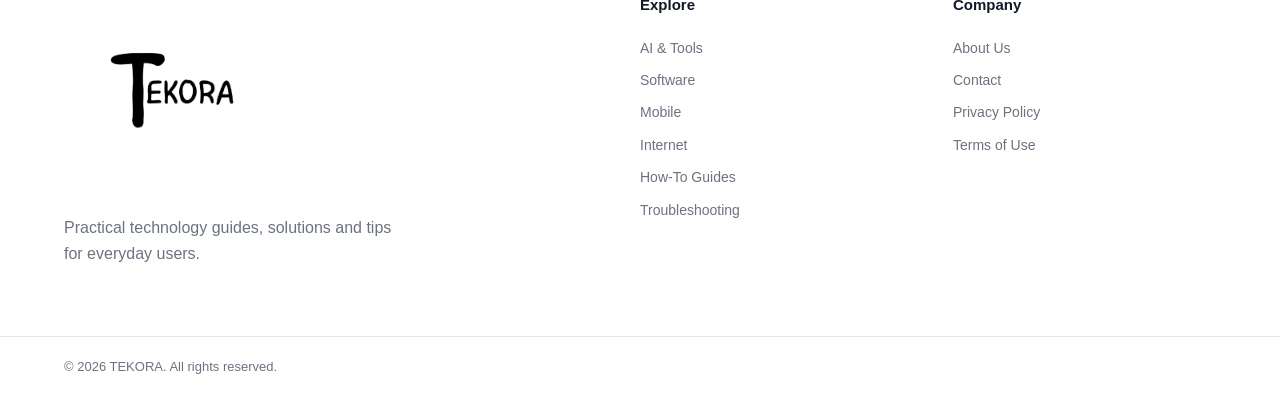
==== commit 3d63f20e: "change logo header and footer" ====
--- a/index.html
+++ b/index.html
@@ -1,6 +1,9 @@
 <!DOCTYPE html>
 <html lang="en">
 <head>
+
+    <meta name="google-adsense-account" content="ca-pub-6839384445229579">
+    
     <meta charset="UTF-8">
 
     <meta name="viewport" content="width=device-width, initial-scale=1.0">
@@ -10,9 +13,18 @@
     >
     <meta name="robots" content="index, follow">
 
-    <title>TEKORA - Practical Technology Guides & Solutions</title>
-
+    <title>TEKORA</title>
+
+    <link rel="icon" type="image/png" href="image/favicon-96x96.png" sizes="96x96" />
+    <link rel="icon" type="image/svg+xml" href="image/favicon.svg" />
+    <link rel="shortcut icon" href="image/favicon.ico" />
+    <link rel="apple-touch-icon" sizes="180x180" href="image/apple-touch-icon.png" />
+    <link rel="manifest" href="image/site.webmanifest" />
+
+    <link rel="canonical" href="https://tekora.blog/">
+    
     <link rel="stylesheet" href="style.css">
+    
 </head>
 
 <body>
@@ -23,9 +35,10 @@
 
         <div class="container header-content">
 
-            <a href="index.html" class="logo">
+            <a href="index.html"><img src="image/logo-removebg-preview (1).png" alt="logo image" width="90px" height="90px"></a>
+            <!-- <a href="index.html" class="logo">
                 TEKORA
-            </a>
+            </a> -->
 
             <nav class="main-nav">
 
@@ -505,9 +518,10 @@
 
             <div class="footer-about">
 
-                <a href="index.html" class="footer-logo">
+                <a href="index.html"><img src="image/logo-removebg-preview (1).png" alt="logo image" width="200px" height="200px"></a>
+                <!-- <a href="index.html" class="footer-logo">
                     TEKORA
-                </a>
+                </a> -->
 
                 <p>
                     Practical technology guides, solutions and tips
@@ -568,4 +582,4 @@
     <script src="script.js"></script>
 
 </body>
-</html>+</html>
--- a/style.css
+++ b/style.css
@@ -1016,10 +1016,9 @@
 }
 
 .contact-layout {
-    display: grid;
-    grid-template-columns: 1fr 1fr;
-    gap: 70px;
-    align-items: start;
+    display: block;
+    text-align: center;
+    max-width: 500px;
 }
 
 .contact-info h2 {
@@ -1047,6 +1046,10 @@
 .contact-item p {
     color: #666666;
     line-height: 1.6;
+}
+
+.contact-item a {
+    font-size: 20px;
 }
 
 .contact-form-wrapper {
@@ -1169,6 +1172,7 @@
     margin-bottom: 35px;
     text-decoration: none;
     font-size: 15px;
+    margin-right: 20px;
 }
 
 
